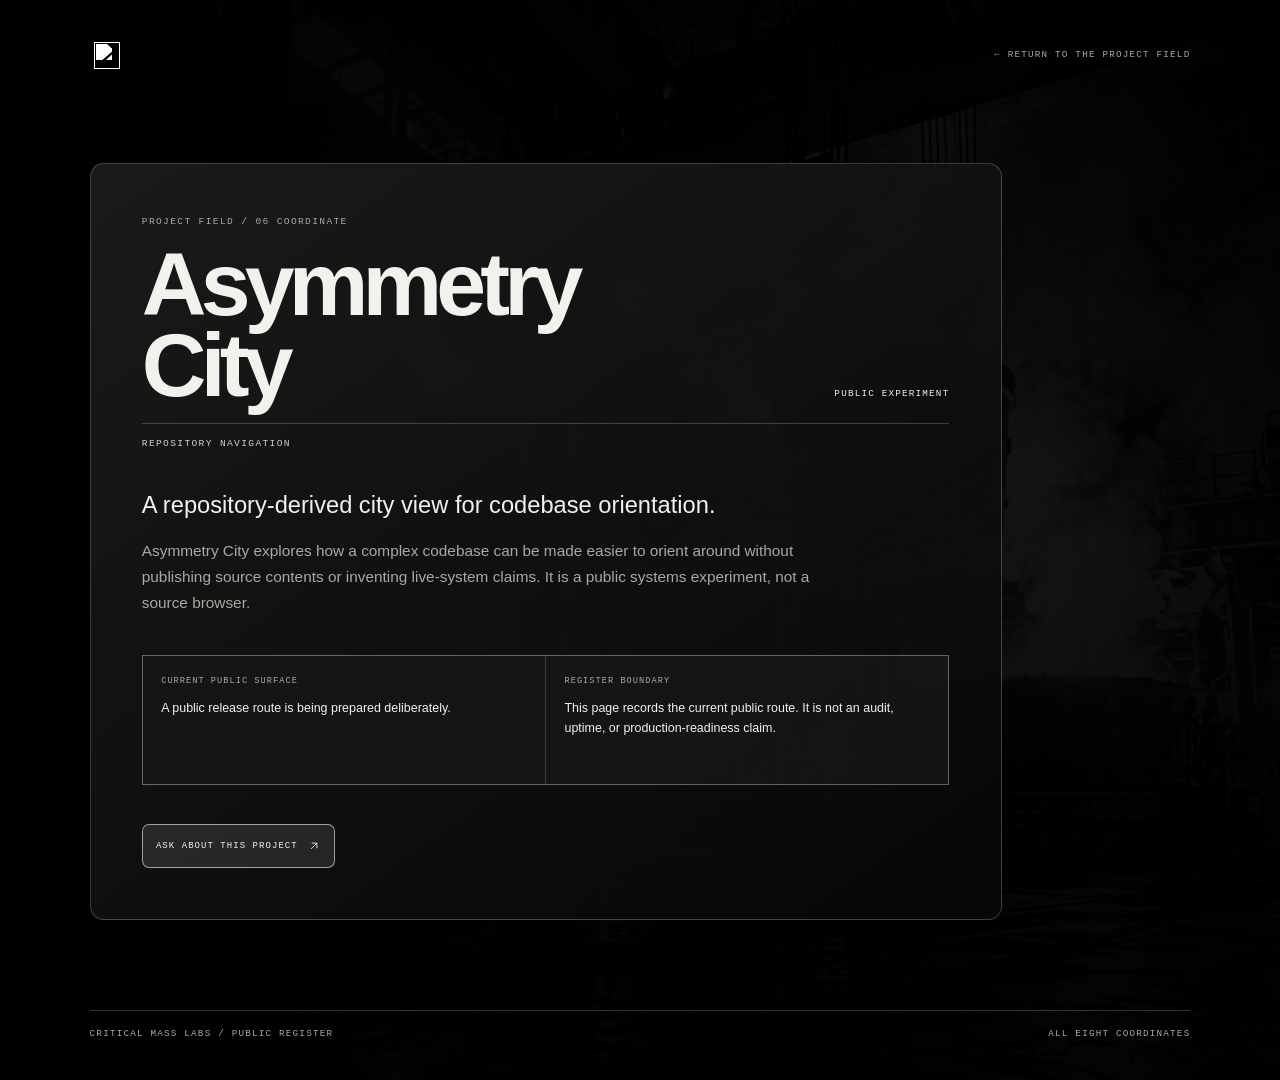
==== projects/asymmetry-city/index.html @ eaeb501e "Build live project field and project routes" ====
<!doctype html>
<html lang="en">
  <head>
    <meta charset="UTF-8">
    <meta name="viewport" content="width=device-width, initial-scale=1.0">
    <meta name="robots" content="index, follow">
    <link rel="canonical" href="https://criticalmassforge.com/projects/asymmetry-city/">
    <link rel="icon" type="image/svg+xml" href="/favicon.svg">
    <link rel="stylesheet" href="/assets/project-page.css?v=1">
  </head>
  <body data-project="asymmetry-city">
    <div id="root"></div>
    <script src="/assets/content.js?v=15"></script>
    <script src="/assets/project-page.js?v=1"></script>
  </body>
</html>
---- assets/project-page.css ----
:root { color-scheme: dark; --page-ink:#070707; --page-panel:rgba(18,18,19,.92); --page-line:rgba(255,255,255,.2); --page-text:#f1f1ed; --page-muted:#aaa9a3; --page-display:-apple-system,BlinkMacSystemFont,"SF Pro Display","Helvetica Neue",Arial,sans-serif; --page-text-family:-apple-system,BlinkMacSystemFont,"SF Pro Text","Helvetica Neue",Arial,sans-serif; --page-mono:"SFMono-Regular","SF Mono",ui-monospace,Menlo,Monaco,Consolas,monospace; }
* { box-sizing:border-box; }
html { min-width:320px; background:var(--page-ink); }
body { min-height:100vh; margin:0; background:var(--page-ink); color:var(--page-text); font-family:var(--page-text-family); }
.project-page { position:relative; isolation:isolate; display:grid; min-height:100svh; grid-template-rows:auto 1fr auto; overflow:hidden; padding:clamp(1.25rem,3vw,2.75rem) clamp(1.25rem,7vw,10rem); }
.project-page::before { position:absolute; z-index:-2; inset:0; content:""; background:url("/assets/hero-forge-wide.png") 58% center/cover no-repeat; filter:grayscale(1) contrast(1.08) brightness(.22); }
.project-page::after { position:absolute; z-index:-1; inset:0; content:""; pointer-events:none; background:radial-gradient(ellipse 64% 58% at 58% 42%,rgba(0,0,0,.22),rgba(0,0,0,.9) 90%),linear-gradient(90deg,rgba(0,0,0,.64),transparent 62%,rgba(0,0,0,.42)); }
.project-header,.project-footer { display:flex; align-items:center; justify-content:space-between; gap:1rem; }
.project-mark { display:inline-flex; width:2.15rem; height:2.15rem; align-items:center; justify-content:center; }
.project-mark img { width:1.65rem; height:1.65rem; filter:grayscale(1) brightness(1.8); }
.project-back,.project-footer { color:var(--page-muted); font:500 .58rem/1.4 var(--page-mono); letter-spacing:.13em; text-decoration:none; text-transform:uppercase; }
.project-back:hover,.project-back:focus-visible,.project-footer a:hover,.project-footer a:focus-visible { color:var(--page-text); outline:none; }
.project-record { align-self:center; width:min(100%,57rem); margin:clamp(3.5rem,10vh,7rem) 0; padding:clamp(1.45rem,4vw,3.25rem); border:1px solid var(--page-line); border-radius:.85rem; background:linear-gradient(145deg,rgba(28,28,29,.92),rgba(7,7,7,.9)); box-shadow:0 1.5rem 5rem rgba(0,0,0,.42); }
.project-kicker,.project-discipline { margin:0; color:var(--page-muted); font:500 .6rem/1.4 var(--page-mono); letter-spacing:.14em; text-transform:uppercase; }
.project-title-row { display:flex; align-items:flex-end; justify-content:space-between; gap:1rem; padding:1rem 0 1.1rem; border-bottom:1px solid var(--page-line); }
.project-title-row h1 { max-width:12ch; margin:0; font:600 clamp(2.8rem,7vw,6.4rem)/.9 var(--page-display); letter-spacing:-.065em; }
.project-title-row p { margin:0 0 .3rem; color:var(--page-text); font:500 .58rem/1.35 var(--page-mono); letter-spacing:.13em; text-align:right; text-transform:uppercase; }
.project-discipline { margin-top:.8rem; color:#d2d1cb; }
.project-copy { display:grid; gap:1rem; max-width:43rem; margin-top:clamp(1.5rem,3vw,2.45rem); }
.project-copy p { margin:0; color:var(--page-muted); font-size:clamp(.88rem,1.2vw,1rem); line-height:1.72; }
.project-copy .project-summary { color:var(--page-text); font-size:clamp(1.12rem,1.85vw,1.5rem); line-height:1.38; }
.project-facts { display:grid; grid-template-columns:1fr 1fr; gap:1px; margin:clamp(1.75rem,3vw,2.6rem) 0 0; border:1px solid var(--page-line); background:var(--page-line); }
.project-facts div { min-height:8rem; padding:1.15rem; background:rgba(8,8,8,.76); }
.project-facts dt { color:var(--page-muted); font:500 .54rem/1.4 var(--page-mono); letter-spacing:.12em; text-transform:uppercase; }
.project-facts dd { margin:.8rem 0 0; color:var(--page-text); font-size:.78rem; line-height:1.58; }
.project-actions { display:flex; flex-wrap:wrap; gap:.75rem; margin-top:clamp(1.6rem,3vw,2.5rem); }
.project-button { display:inline-flex; min-height:2.75rem; align-items:center; gap:.55rem; padding:.65rem .82rem; border:1px solid var(--page-line); border-radius:.45rem; color:var(--page-text); font:500 .56rem var(--page-mono); letter-spacing:.12em; text-decoration:none; text-transform:uppercase; transition:background .16s ease,border-color .16s ease,transform .16s ease; }
.project-button-primary { background:rgba(255,255,255,.1); border-color:rgba(255,255,255,.56); }
.project-button-secondary { background:rgba(0,0,0,.24); }
.project-button:hover,.project-button:focus-visible { border-color:#fff; background:rgba(255,255,255,.18); outline:none; transform:translateY(-1px); }
.project-footer { padding-top:1.1rem; border-top:1px solid var(--page-line); }
.project-footer a { color:var(--page-muted); text-decoration:none; }
.project-page-missing { display:grid; align-content:center; gap:1.25rem; }
.project-page-missing h1 { max-width:12ch; margin:0; font:600 clamp(3rem,8vw,7rem)/.9 var(--page-display); letter-spacing:-.065em; }
@media (max-width:640px) { .project-page { padding:1.2rem; } .project-page::before { background-position:65% center; } .project-record { margin:2.5rem 0; padding:1.25rem; } .project-title-row { display:block; } .project-title-row p { margin-top:.8rem; text-align:left; } .project-title-row h1 { font-size:clamp(2.85rem,14vw,4.8rem); } .project-facts { grid-template-columns:1fr; } .project-facts div { min-height:0; } .project-footer { align-items:flex-start; flex-direction:column; gap:.45rem; } }
@media (max-height:540px) and (min-aspect-ratio:1/1) { .project-page { padding:1rem 8vw; } .project-record { width:min(100%,45rem); margin:1.2rem 0; padding:1.25rem; } .project-title-row h1 { font-size:clamp(2.5rem,5vw,4rem); } .project-copy { gap:.65rem; margin-top:1rem; } .project-copy p { font-size:.72rem; line-height:1.5; } .project-copy .project-summary { font-size:1rem; } .project-facts { margin-top:1rem; } .project-facts div { min-height:4.8rem; padding:.75rem; } .project-facts dd { margin-top:.4rem; font-size:.64rem; } .project-actions { margin-top:1rem; } .project-button { min-height:2.2rem; padding:.5rem .65rem; font-size:.48rem; } }
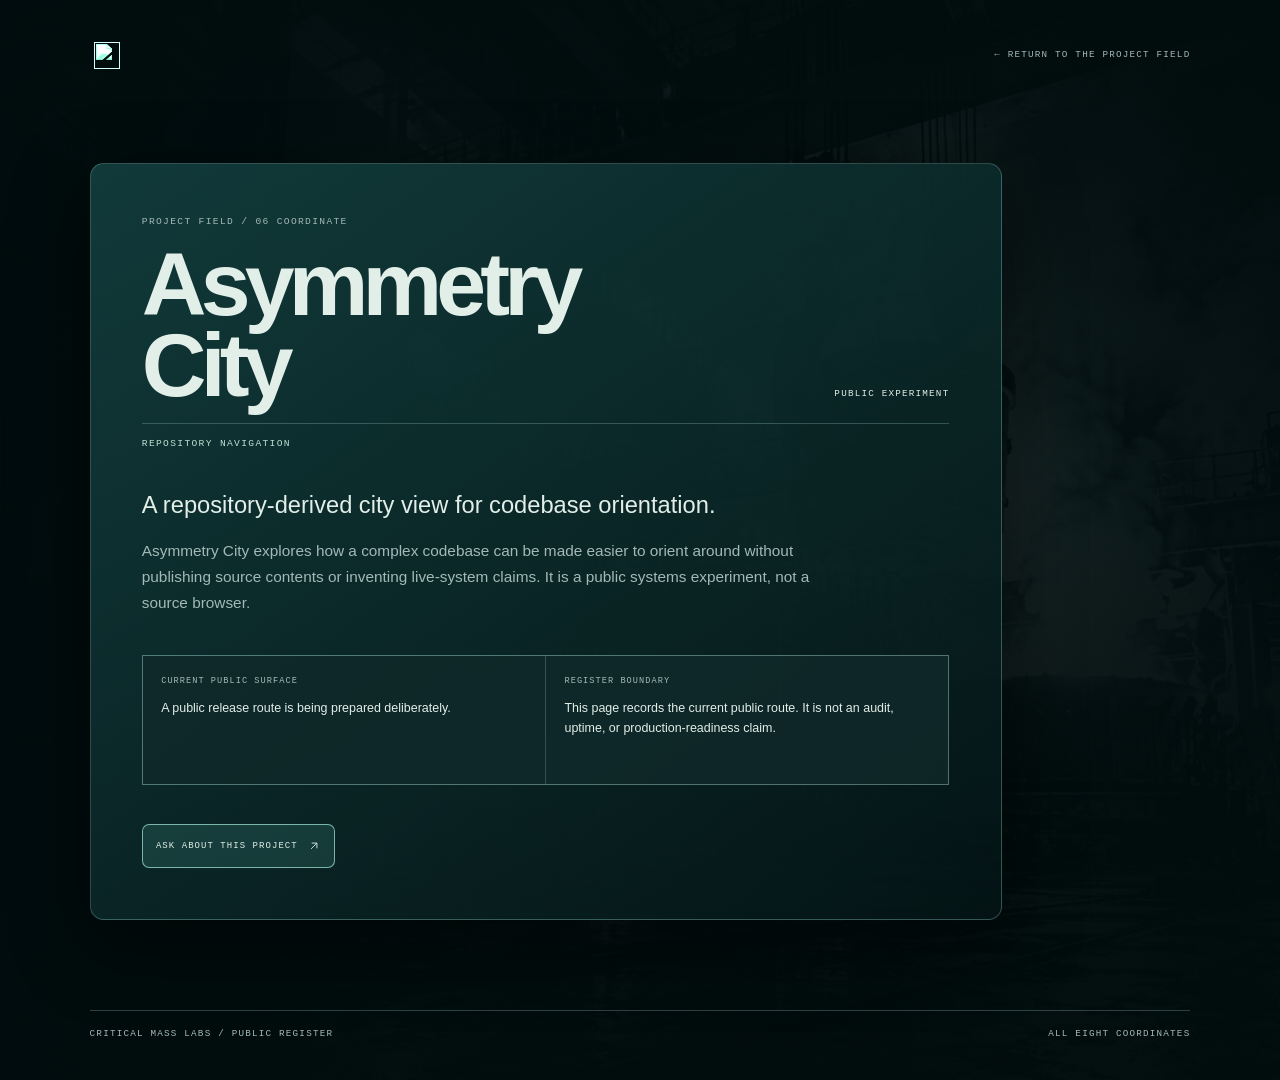
==== commit 2cdedfbf: "Apply Petrol Relay palette across public site" ====
--- a/projects/asymmetry-city/index.html
+++ b/projects/asymmetry-city/index.html
@@ -6,7 +6,7 @@
     <meta name="robots" content="index, follow">
     <link rel="canonical" href="https://criticalmassforge.com/projects/asymmetry-city/">
     <link rel="icon" type="image/svg+xml" href="/favicon.svg">
-    <link rel="stylesheet" href="/assets/project-page.css?v=1">
+    <link rel="stylesheet" href="/assets/project-page.css?v=2">
   </head>
   <body data-project="asymmetry-city">
     <div id="root"></div>
--- a/assets/project-page.css
+++ b/assets/project-page.css
@@ -1,33 +1,33 @@
-:root { color-scheme: dark; --page-ink:#070707; --page-panel:rgba(18,18,19,.92); --page-line:rgba(255,255,255,.2); --page-text:#f1f1ed; --page-muted:#aaa9a3; --page-display:-apple-system,BlinkMacSystemFont,"SF Pro Display","Helvetica Neue",Arial,sans-serif; --page-text-family:-apple-system,BlinkMacSystemFont,"SF Pro Text","Helvetica Neue",Arial,sans-serif; --page-mono:"SFMono-Regular","SF Mono",ui-monospace,Menlo,Monaco,Consolas,monospace; }
+:root { color-scheme: dark; --page-ink:#061415; --page-panel:rgba(10,38,40,.92); --page-line:rgba(169,221,217,.26); --page-text:#e2eee8; --page-muted:#a3b9b7; --page-signal:#78d8c8; --page-display:-apple-system,BlinkMacSystemFont,"SF Pro Display","Helvetica Neue",Arial,sans-serif; --page-text-family:-apple-system,BlinkMacSystemFont,"SF Pro Text","Helvetica Neue",Arial,sans-serif; --page-mono:"SFMono-Regular","SF Mono",ui-monospace,Menlo,Monaco,Consolas,monospace; }
 * { box-sizing:border-box; }
 html { min-width:320px; background:var(--page-ink); }
 body { min-height:100vh; margin:0; background:var(--page-ink); color:var(--page-text); font-family:var(--page-text-family); }
 .project-page { position:relative; isolation:isolate; display:grid; min-height:100svh; grid-template-rows:auto 1fr auto; overflow:hidden; padding:clamp(1.25rem,3vw,2.75rem) clamp(1.25rem,7vw,10rem); }
-.project-page::before { position:absolute; z-index:-2; inset:0; content:""; background:url("/assets/hero-forge-wide.png") 58% center/cover no-repeat; filter:grayscale(1) contrast(1.08) brightness(.22); }
-.project-page::after { position:absolute; z-index:-1; inset:0; content:""; pointer-events:none; background:radial-gradient(ellipse 64% 58% at 58% 42%,rgba(0,0,0,.22),rgba(0,0,0,.9) 90%),linear-gradient(90deg,rgba(0,0,0,.64),transparent 62%,rgba(0,0,0,.42)); }
+.project-page::before { position:absolute; z-index:-2; inset:0; content:""; background:url("/assets/hero-forge-wide.png") 58% center/cover no-repeat; filter:grayscale(.65) sepia(.3) hue-rotate(125deg) saturate(.9) contrast(1.08) brightness(.22); }
+.project-page::after { position:absolute; z-index:-1; inset:0; content:""; pointer-events:none; background:radial-gradient(ellipse 64% 58% at 58% 42%,rgba(1,28,28,.24),rgba(1,12,13,.92) 90%),linear-gradient(90deg,rgba(1,20,21,.7),rgba(3,59,55,.12) 62%,rgba(1,19,20,.48)); }
 .project-header,.project-footer { display:flex; align-items:center; justify-content:space-between; gap:1rem; }
 .project-mark { display:inline-flex; width:2.15rem; height:2.15rem; align-items:center; justify-content:center; }
-.project-mark img { width:1.65rem; height:1.65rem; filter:grayscale(1) brightness(1.8); }
+.project-mark img { width:1.65rem; height:1.65rem; filter:grayscale(1) sepia(1) hue-rotate(105deg) saturate(1.3) brightness(1.32); }
 .project-back,.project-footer { color:var(--page-muted); font:500 .58rem/1.4 var(--page-mono); letter-spacing:.13em; text-decoration:none; text-transform:uppercase; }
 .project-back:hover,.project-back:focus-visible,.project-footer a:hover,.project-footer a:focus-visible { color:var(--page-text); outline:none; }
-.project-record { align-self:center; width:min(100%,57rem); margin:clamp(3.5rem,10vh,7rem) 0; padding:clamp(1.45rem,4vw,3.25rem); border:1px solid var(--page-line); border-radius:.85rem; background:linear-gradient(145deg,rgba(28,28,29,.92),rgba(7,7,7,.9)); box-shadow:0 1.5rem 5rem rgba(0,0,0,.42); }
+.project-record { align-self:center; width:min(100%,57rem); margin:clamp(3.5rem,10vh,7rem) 0; padding:clamp(1.45rem,4vw,3.25rem); border:1px solid var(--page-line); border-radius:.85rem; background:linear-gradient(145deg,rgba(19,62,62,.92),rgba(4,20,21,.92)); box-shadow:0 1.5rem 5rem rgba(0,0,0,.48); }
 .project-kicker,.project-discipline { margin:0; color:var(--page-muted); font:500 .6rem/1.4 var(--page-mono); letter-spacing:.14em; text-transform:uppercase; }
 .project-title-row { display:flex; align-items:flex-end; justify-content:space-between; gap:1rem; padding:1rem 0 1.1rem; border-bottom:1px solid var(--page-line); }
 .project-title-row h1 { max-width:12ch; margin:0; font:600 clamp(2.8rem,7vw,6.4rem)/.9 var(--page-display); letter-spacing:-.065em; }
 .project-title-row p { margin:0 0 .3rem; color:var(--page-text); font:500 .58rem/1.35 var(--page-mono); letter-spacing:.13em; text-align:right; text-transform:uppercase; }
-.project-discipline { margin-top:.8rem; color:#d2d1cb; }
+.project-discipline { margin-top:.8rem; color:#c0dfd5; }
 .project-copy { display:grid; gap:1rem; max-width:43rem; margin-top:clamp(1.5rem,3vw,2.45rem); }
 .project-copy p { margin:0; color:var(--page-muted); font-size:clamp(.88rem,1.2vw,1rem); line-height:1.72; }
 .project-copy .project-summary { color:var(--page-text); font-size:clamp(1.12rem,1.85vw,1.5rem); line-height:1.38; }
 .project-facts { display:grid; grid-template-columns:1fr 1fr; gap:1px; margin:clamp(1.75rem,3vw,2.6rem) 0 0; border:1px solid var(--page-line); background:var(--page-line); }
-.project-facts div { min-height:8rem; padding:1.15rem; background:rgba(8,8,8,.76); }
+.project-facts div { min-height:8rem; padding:1.15rem; background:rgba(5,28,29,.78); }
 .project-facts dt { color:var(--page-muted); font:500 .54rem/1.4 var(--page-mono); letter-spacing:.12em; text-transform:uppercase; }
 .project-facts dd { margin:.8rem 0 0; color:var(--page-text); font-size:.78rem; line-height:1.58; }
 .project-actions { display:flex; flex-wrap:wrap; gap:.75rem; margin-top:clamp(1.6rem,3vw,2.5rem); }
 .project-button { display:inline-flex; min-height:2.75rem; align-items:center; gap:.55rem; padding:.65rem .82rem; border:1px solid var(--page-line); border-radius:.45rem; color:var(--page-text); font:500 .56rem var(--page-mono); letter-spacing:.12em; text-decoration:none; text-transform:uppercase; transition:background .16s ease,border-color .16s ease,transform .16s ease; }
-.project-button-primary { background:rgba(255,255,255,.1); border-color:rgba(255,255,255,.56); }
-.project-button-secondary { background:rgba(0,0,0,.24); }
-.project-button:hover,.project-button:focus-visible { border-color:#fff; background:rgba(255,255,255,.18); outline:none; transform:translateY(-1px); }
+.project-button-primary { background:rgba(91,191,171,.16); border-color:rgba(167,234,217,.7); }
+.project-button-secondary { background:rgba(1,22,23,.34); }
+.project-button:hover,.project-button:focus-visible { border-color:#c8f5e8; background:rgba(91,191,171,.26); outline:none; transform:translateY(-1px); }
 .project-footer { padding-top:1.1rem; border-top:1px solid var(--page-line); }
 .project-footer a { color:var(--page-muted); text-decoration:none; }
 .project-page-missing { display:grid; align-content:center; gap:1.25rem; }
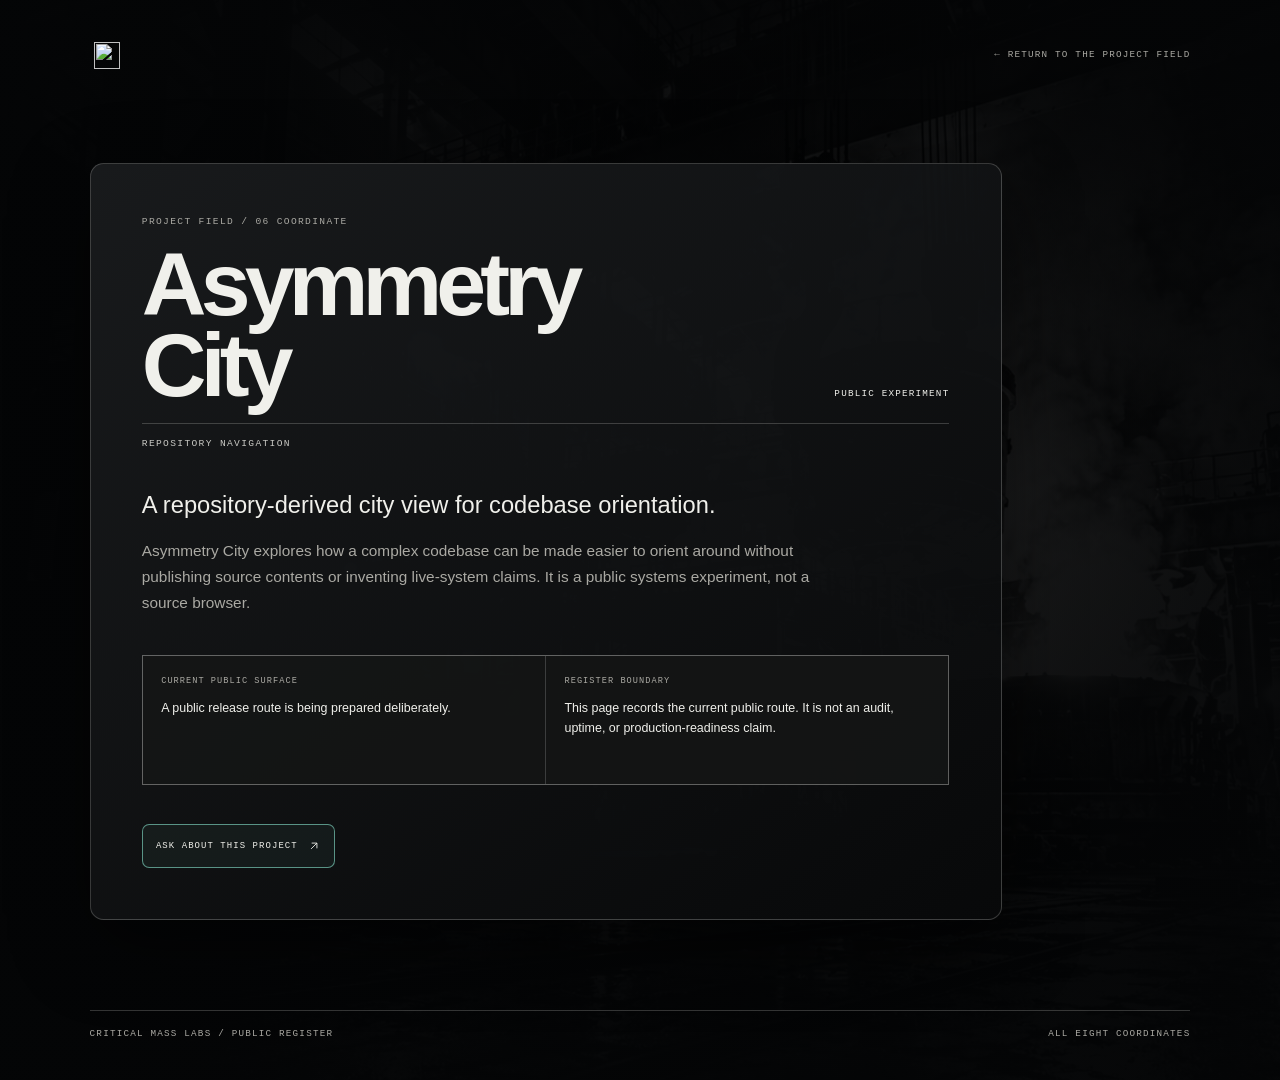
==== commit 74c6ef0b: "Refine forge color system" ====
--- a/projects/asymmetry-city/index.html
+++ b/projects/asymmetry-city/index.html
@@ -6,7 +6,7 @@
     <meta name="robots" content="index, follow">
     <link rel="canonical" href="https://criticalmassforge.com/projects/asymmetry-city/">
     <link rel="icon" type="image/svg+xml" href="/favicon.svg">
-    <link rel="stylesheet" href="/assets/project-page.css?v=2">
+    <link rel="stylesheet" href="/assets/project-page.css?v=4">
   </head>
   <body data-project="asymmetry-city">
     <div id="root"></div>
--- a/assets/project-page.css
+++ b/assets/project-page.css
@@ -1,33 +1,33 @@
-:root { color-scheme: dark; --page-ink:#061415; --page-panel:rgba(10,38,40,.92); --page-line:rgba(169,221,217,.26); --page-text:#e2eee8; --page-muted:#a3b9b7; --page-signal:#78d8c8; --page-display:-apple-system,BlinkMacSystemFont,"SF Pro Display","Helvetica Neue",Arial,sans-serif; --page-text-family:-apple-system,BlinkMacSystemFont,"SF Pro Text","Helvetica Neue",Arial,sans-serif; --page-mono:"SFMono-Regular","SF Mono",ui-monospace,Menlo,Monaco,Consolas,monospace; }
+:root { color-scheme: dark; --page-ink:#070809; --page-panel:rgba(18,19,20,.92); --page-line:rgba(242,243,238,.2); --page-text:#f0f0eb; --page-muted:#aaa9a3; --page-signal:#7bcdb8; --page-display:-apple-system,BlinkMacSystemFont,"SF Pro Display","Helvetica Neue",Arial,sans-serif; --page-text-family:-apple-system,BlinkMacSystemFont,"SF Pro Text","Helvetica Neue",Arial,sans-serif; --page-mono:"SFMono-Regular","SF Mono",ui-monospace,Menlo,Monaco,Consolas,monospace; }
 * { box-sizing:border-box; }
 html { min-width:320px; background:var(--page-ink); }
 body { min-height:100vh; margin:0; background:var(--page-ink); color:var(--page-text); font-family:var(--page-text-family); }
 .project-page { position:relative; isolation:isolate; display:grid; min-height:100svh; grid-template-rows:auto 1fr auto; overflow:hidden; padding:clamp(1.25rem,3vw,2.75rem) clamp(1.25rem,7vw,10rem); }
-.project-page::before { position:absolute; z-index:-2; inset:0; content:""; background:url("/assets/hero-forge-wide.png") 58% center/cover no-repeat; filter:grayscale(.65) sepia(.3) hue-rotate(125deg) saturate(.9) contrast(1.08) brightness(.22); }
-.project-page::after { position:absolute; z-index:-1; inset:0; content:""; pointer-events:none; background:radial-gradient(ellipse 64% 58% at 58% 42%,rgba(1,28,28,.24),rgba(1,12,13,.92) 90%),linear-gradient(90deg,rgba(1,20,21,.7),rgba(3,59,55,.12) 62%,rgba(1,19,20,.48)); }
+.project-page::before { position:absolute; z-index:-2; inset:0; content:""; background:url("/assets/hero-forge-wide.png") 58% center/cover no-repeat; filter:grayscale(1) contrast(1.08) brightness(.22); }
+.project-page::after { position:absolute; z-index:-1; inset:0; content:""; pointer-events:none; background:radial-gradient(ellipse 64% 58% at 58% 42%,rgba(4,5,6,.18),rgba(4,5,6,.92) 90%),linear-gradient(90deg,rgba(4,5,6,.72),rgba(4,5,6,.12) 62%,rgba(4,5,6,.5)); }
 .project-header,.project-footer { display:flex; align-items:center; justify-content:space-between; gap:1rem; }
 .project-mark { display:inline-flex; width:2.15rem; height:2.15rem; align-items:center; justify-content:center; }
-.project-mark img { width:1.65rem; height:1.65rem; filter:grayscale(1) sepia(1) hue-rotate(105deg) saturate(1.3) brightness(1.32); }
+.project-mark img { width:1.65rem; height:1.65rem; filter:none; }
 .project-back,.project-footer { color:var(--page-muted); font:500 .58rem/1.4 var(--page-mono); letter-spacing:.13em; text-decoration:none; text-transform:uppercase; }
 .project-back:hover,.project-back:focus-visible,.project-footer a:hover,.project-footer a:focus-visible { color:var(--page-text); outline:none; }
-.project-record { align-self:center; width:min(100%,57rem); margin:clamp(3.5rem,10vh,7rem) 0; padding:clamp(1.45rem,4vw,3.25rem); border:1px solid var(--page-line); border-radius:.85rem; background:linear-gradient(145deg,rgba(19,62,62,.92),rgba(4,20,21,.92)); box-shadow:0 1.5rem 5rem rgba(0,0,0,.48); }
+.project-record { align-self:center; width:min(100%,57rem); margin:clamp(3.5rem,10vh,7rem) 0; padding:clamp(1.45rem,4vw,3.25rem); border:1px solid var(--page-line); border-radius:.85rem; background:linear-gradient(145deg,rgba(26,28,30,.93),rgba(8,9,10,.94)); box-shadow:0 1.5rem 5rem rgba(0,0,0,.48); }
 .project-kicker,.project-discipline { margin:0; color:var(--page-muted); font:500 .6rem/1.4 var(--page-mono); letter-spacing:.14em; text-transform:uppercase; }
 .project-title-row { display:flex; align-items:flex-end; justify-content:space-between; gap:1rem; padding:1rem 0 1.1rem; border-bottom:1px solid var(--page-line); }
 .project-title-row h1 { max-width:12ch; margin:0; font:600 clamp(2.8rem,7vw,6.4rem)/.9 var(--page-display); letter-spacing:-.065em; }
 .project-title-row p { margin:0 0 .3rem; color:var(--page-text); font:500 .58rem/1.35 var(--page-mono); letter-spacing:.13em; text-align:right; text-transform:uppercase; }
-.project-discipline { margin-top:.8rem; color:#c0dfd5; }
+.project-discipline { margin-top:.8rem; color:#c9c9c4; }
 .project-copy { display:grid; gap:1rem; max-width:43rem; margin-top:clamp(1.5rem,3vw,2.45rem); }
 .project-copy p { margin:0; color:var(--page-muted); font-size:clamp(.88rem,1.2vw,1rem); line-height:1.72; }
 .project-copy .project-summary { color:var(--page-text); font-size:clamp(1.12rem,1.85vw,1.5rem); line-height:1.38; }
 .project-facts { display:grid; grid-template-columns:1fr 1fr; gap:1px; margin:clamp(1.75rem,3vw,2.6rem) 0 0; border:1px solid var(--page-line); background:var(--page-line); }
-.project-facts div { min-height:8rem; padding:1.15rem; background:rgba(5,28,29,.78); }
+.project-facts div { min-height:8rem; padding:1.15rem; background:rgba(9,10,11,.8); }
 .project-facts dt { color:var(--page-muted); font:500 .54rem/1.4 var(--page-mono); letter-spacing:.12em; text-transform:uppercase; }
 .project-facts dd { margin:.8rem 0 0; color:var(--page-text); font-size:.78rem; line-height:1.58; }
 .project-actions { display:flex; flex-wrap:wrap; gap:.75rem; margin-top:clamp(1.6rem,3vw,2.5rem); }
 .project-button { display:inline-flex; min-height:2.75rem; align-items:center; gap:.55rem; padding:.65rem .82rem; border:1px solid var(--page-line); border-radius:.45rem; color:var(--page-text); font:500 .56rem var(--page-mono); letter-spacing:.12em; text-decoration:none; text-transform:uppercase; transition:background .16s ease,border-color .16s ease,transform .16s ease; }
-.project-button-primary { background:rgba(91,191,171,.16); border-color:rgba(167,234,217,.7); }
-.project-button-secondary { background:rgba(1,22,23,.34); }
-.project-button:hover,.project-button:focus-visible { border-color:#c8f5e8; background:rgba(91,191,171,.26); outline:none; transform:translateY(-1px); }
+.project-button-primary { background:rgba(123,205,184,.06); border-color:rgba(123,205,184,.68); }
+.project-button-secondary { background:rgba(8,9,10,.45); }
+.project-button:hover,.project-button:focus-visible { border-color:#a4e1cf; background:rgba(123,205,184,.13); outline:none; transform:translateY(-1px); }
 .project-footer { padding-top:1.1rem; border-top:1px solid var(--page-line); }
 .project-footer a { color:var(--page-muted); text-decoration:none; }
 .project-page-missing { display:grid; align-content:center; gap:1.25rem; }
